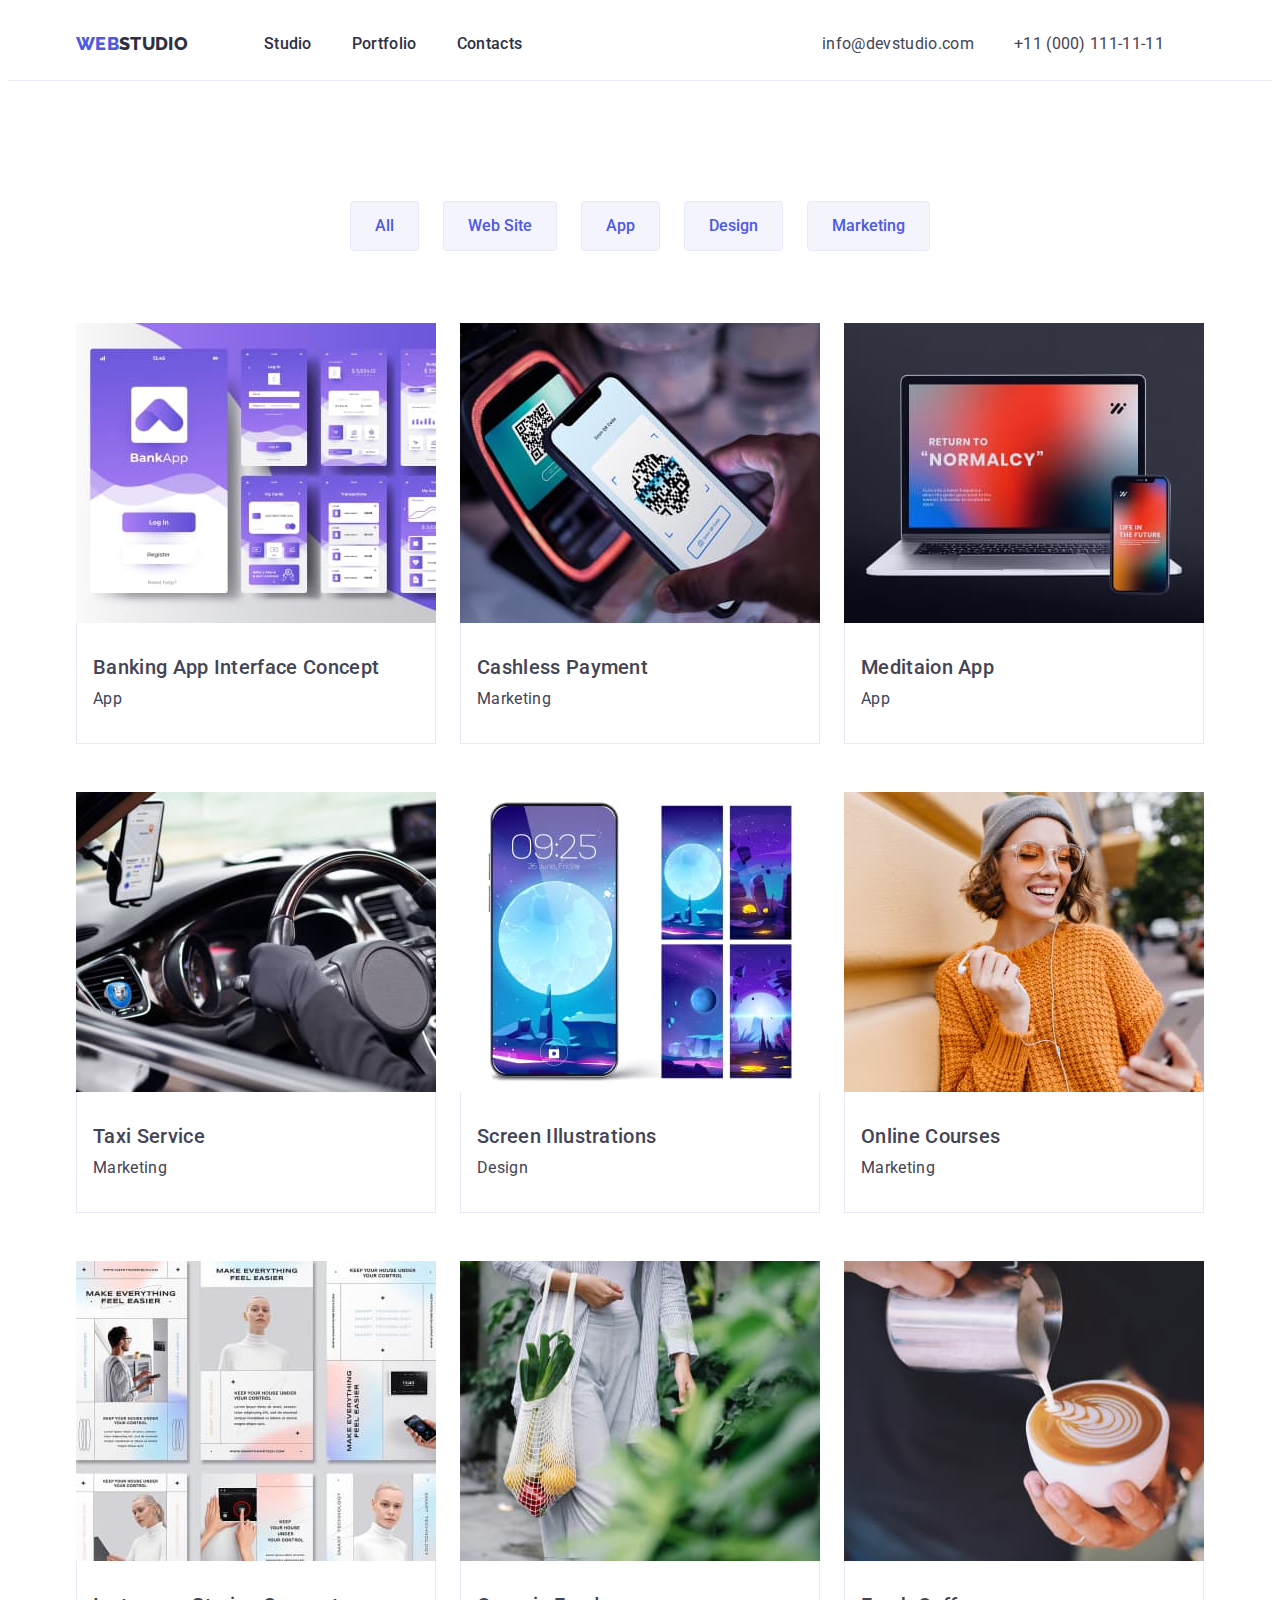
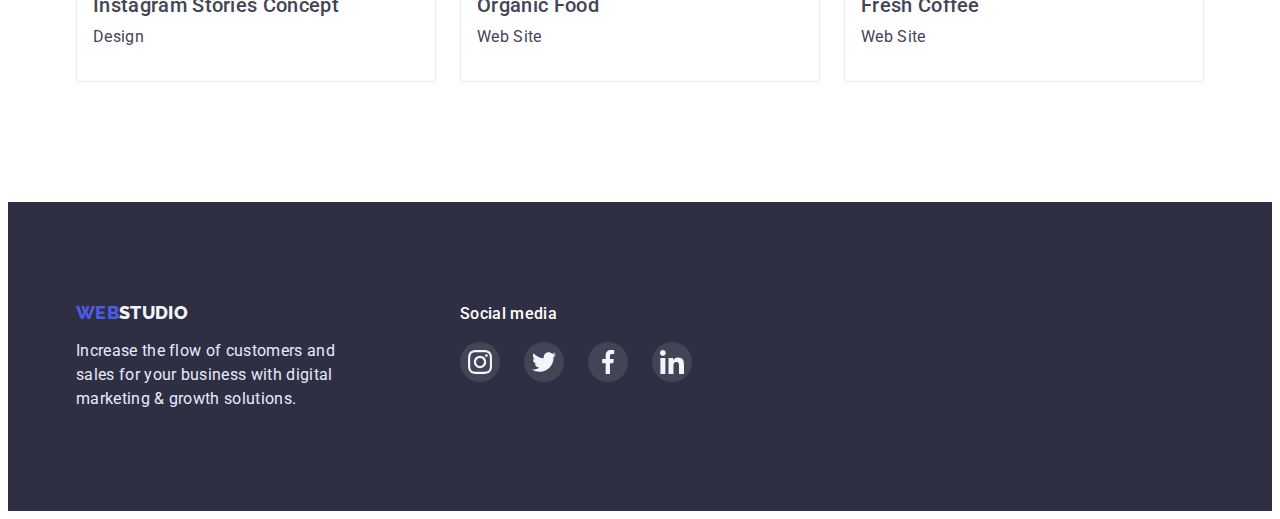
==== portfolio.html @ 1e68f391 "update html file" ====
<!DOCTYPE html>
<html lang="en">
  <head>
    <meta charset="UTF-8" />
    <meta http-equiv="X-UA-Compatible" content="IE=edge" />
    <meta name="viewport" content="width=device-width, initial-scale=1.0" />
    <title>Portfolio</title>
    <link rel="preconnect" href="https://fonts.googleapis.com" />
    <link rel="preconnect" href="https://fonts.gstatic.com" crossorigin />
    <link
      href="https://fonts.googleapis.com/css2?family=Raleway:wght@800&family=Roboto:wght@400;500;700&display=swap"
      rel="stylesheet"
    />
    <link
      rel="stylesheet"
      href="https://cdnjs.cloudflare.com/ajax/libs/modern-normalize/1.1.0/modern-normalize.min.css"
      integrity="sha512-wpPYUAdjBVSE4KJnH1VR1HeZfpl1ub8YT/NKx4PuQ5NmX2tKuGu6U/JRp5y+Y8XG2tV+wKQpNHVUX03MfMFn9Q=="
      crossorigin="anonymous"
      referrerpolicy="no-referrer"
    />
    <link rel="stylesheet" href="./css/styles.css" />
  </head>
  <body class="body">
    <!-- Header -->
    <header class="header-text">
      <div class="container page-header">
      <nav class="page-header">
        <a href="./index.html" class="onelogo-link"
          >Web<span class="twologo-link">Studio</span></a
        >
        <ul class="list-link page-header">
            <li class="menu-item"><a href="./index.html" class="site-link">Studio</a></li>
            <li class="menu-item"><a href="./portfolio.html" class="site-link">Portfolio</a></li>
            <li class="menu-item"><a href="" class="site-link">Contacts</a></li>
          </ul>
        </nav>
        </nav>
      </nav>
      <address>
        <ul class="list-link page-header">
            <li>
              <a href="mailto:info@devstudio.com" class="address-link"
                >info@devstudio.com</a
              >
            </li>
            <li>
              <a href="tel:+110001111111" class="address-link"
                >+11 (000) 111-11-11</a
              >
            </li>
          </ul>
      </address>
    </div=class>
    </header>
    <main>
      <section class="section">
        <!-- Our projects -->
        <div class="container">
        <h1 class="visually-hidden">Our projects</h1>
        <ul class="list-link btn-filters">
          <li>
            <button type="button" class="portfolio-button">All</button>
          </li>
          <li>
            <button type="button" class="portfolio-button">Web Site</button>
          </li>
          <li>
            <button type="button" class="portfolio-button">App</button>
          </li>
          <li>
            <button type="button" class="portfolio-button">Design</button>
          </li>
          <li>
            <button type="button" class="portfolio-button">Marketing</button>
          </li>
        </ul>
        <ul class="list-link projects-page">
          <li class="portfolio-card">
            <img
              src="./images/portfolio/banking.jpg"
              alt="App"
              width="360"
              height="300"
            />
            <div class="portfolio-wrapper">
            <h2 class="portfolio-title">Banking App Interface Concept</h2>
            <p class="portfolio-list">App</p>
          </div>
          </li>
          <li class="portfolio-card">
            <img
              src="./images/portfolio/qr-code.jpg"
              alt="qr"
              width="360"
              height="300"
            />
            <div class="portfolio-wrapper">
            <h2 class="portfolio-title">Cashless Payment</h2>
            <p class="portfolio-list">Marketing</p>
          </div>
          </li>
          <li class="portfolio-card">
            <img
              src="./images/portfolio/meditation.jpg"
              alt="meditation app"
              width="360"
              height="300"
            />
            <div class="portfolio-wrapper">
            <h2 class="portfolio-title">Meditaion App</h2>
            <p class="portfolio-list">App</p>
          </div>
          </li>
          <li class="portfolio-card">
            <img
              src="./images/portfolio/taxi.jpg"
              alt="car"
              width="360"
              height="300"
            />
            <div class="portfolio-wrapper">
            <h2 class="portfolio-title">Taxi Service</h2>
            <p class="portfolio-list">Marketing</p>
          </div>
          </li>
          <li class="portfolio-card">
            <img
              src="./images/portfolio/illustrations.jpg"
              alt="picture"
              width="360"
              height="300"
            />
            <div class="portfolio-wrapper">
            <h2 class="portfolio-title">Screen Illustrations</h2>
            <p class="portfolio-list">Design</p>
          </div>
          </li>
          <li class="portfolio-card">
            <img
              src="./images/portfolio/courses.jpg"
              alt="girl"
              width="360"
              height="300"
            />
            <div class="portfolio-wrapper">
            <h2 class="portfolio-title">Online Courses</h2>
            <p class="portfolio-list">Marketing</p>
          </div>
          </li>
          <li class="portfolio-card">
            <img
              src="./images/portfolio/stories.jpg"
              alt="smart-technology"
              width="360"
              height="300"
            />
            <div class="portfolio-wrapper">
            <h2 class="portfolio-title">Instagram Stories Concept</h2>
            <p class="portfolio-list">Design</p>
          </div>
          </li>
          <li class="portfolio-card">
            <img
              src="./images/portfolio/food.jpg"
              alt="fruit"
              width="360"
              height="300"
            />
            <div class="portfolio-wrapper">
            <h2 class="portfolio-title">Organic Food</h2>
            <p class="portfolio-list">Web Site</p>
          </div>
          </li>
          <li class="portfolio-card">
            <img
              src="./images/portfolio/coffee.jpg"
              alt="cup of coffee"
              width="360"
              height="300"
            />
            <div class="portfolio-wrapper">
            <h2 class="portfolio-title">Fresh Coffee</h2>
            <p class="portfolio-list">Web Site</p>
          </div>
          </li>
        </ul>
      </div>
      </section>
      <!-- /Our projects -->
    </main>
    <!-- Footer -->
    <footer class="footer">
      <div class="container-footer">
        <div class="logo-footer">
          <a href="./index.html" class="footerlogo-link"
            >Web<span class="footer-link">Studio</span></a
          >
          <p class="footer-text">
            Increase the flow of customers and sales for your business with
            digital marketing & growth solutions.
          </p>
        </div>      
        <div>
          <h3 class="footer-title">Social media</h3>
          <ul class="social-footer">
            <li class="footer-item">
              <a href="" class="footer-icon">
                <svg width="24" height="24">
                  <use href="./images/sprite.svg#instagram"></use>
                </svg>
              </a>
            </li>
            <li class="footer-item">
              <a href="" class="footer-icon">
                <svg width="24" height="24">
                  <use href="./images/sprite.svg#twitter"></use>
                </svg>
              </a>
            </li>
            <li class="footer-item">
              <a href="" class="footer-icon">
                <svg width="24" height="24">
                  <use href="./images/sprite.svg#facebook"></use>
                </svg>
              </a>
            </li>
            <li class="footer-item">
              <a href="" class="footer-icon">
                <svg width="24" height="24">
                  <use href="./images/sprite.svg#linkedin"></use>
                </svg>
              </a>
            </li>
          </ul>
        </div>
    </div>
    </footer>
  </body>
</html>
---- css/styles.css ----
:root {
  --primary-text-color: #434455;
  --title-text-color: #2e2f42;
  --button-text-color: #4d5ae5;
}

h1,
h2,
h3,
h4,
p {
  margin: 0 auto;
}

ul {
  margin: 0;
  padding: 0;
}

img {
  display: block;
  max-width: 100%;
  height: auto;
}

button {
  cursor: pointer;
}

body {
  font-family: "Roboto", sans-serif;
  color: var(--primary-text-color);
  background-color: #ffffff;
  font-style: normal;
  letter-spacing: 0.02em;
}

/* Header */

.container {
  width: 1128px;
  margin: 0 auto;
  padding-left: 15px;
  padding-right: 15px;
}
.page-header {
  display: flex;
  align-items: center;
  justify-content: space-between;
}
.header-text {
  background-color: #ffffff;
  border-bottom: 1px solid #e7e9fc;
}
.onelogo-link {
  font-family: "Raleway";
  color: var(--button-text-color);
  font-weight: 800;
  font-size: 18px;
  line-height: 1.34;
  text-decoration: none;
  text-transform: uppercase;
  margin-right: 76px;
  padding: 24px 0;
}
.twologo-link {
  font-family: "Raleway";
  color: var(--title-text-color);
  font-weight: 800;
  font-size: 18px;
  line-height: 1.34;
}
/* Without points */
.list-link {
  list-style: none;
}
.list-link .site-link {
  font-family: "Roboto", sans-serif;
  color: var(--title-text-color);
  font-weight: 500;
  font-size: 16px;
  line-height: 1.5;
  text-decoration: none;
  padding: 24px 0;
}
.list-link .site-link:hover,
.list-link .site-link:focus {
  color: var(--button-text-color);
}
.menu-item:not(:last-child) {
  margin-right: 40px;
}
.address-link {
  font-family: "Roboto", sans-serif;
  color: var(--primary-text-color);
  font-style: normal;
  font-weight: 400;
  font-size: 16px;
  line-height: 1.5;
  text-decoration: none;
  margin-left: auto;
  margin-right: 40px;
  padding: 24px 0;
}
.list-link .address-link :hover,
.list-link .address-link:focus {
  color: #404bbf;
}

/* Hero */
.hero {
  text-align: center;
  padding: 188px 0;
  background-image: linear-gradient(
      rgba(46, 47, 66, 0.7),
      rgba(46, 47, 66, 0.7)
    ),
    url("../images/hero/bg.jpg");
  background-size: cover;
  background-color: rgba(46, 47, 66, 0.7);
}

.hero-title {
  color: #ffffff;
  font-weight: 700;
  font-size: 56px;
  line-height: 1.07;
  margin-bottom: 48px;
  max-width: 494px;
}
.hero-button {
  color: #ffffff;
  font-family: "Roboto", sans-serif;
  font-weight: 500;
  font-size: 16px;
  line-height: 1.5;
  background-color: var(--button-text-color);
  border: transparent;
  border-radius: 4px;
  padding: 16px 32px;
  max-width: 169px;
}
.hero-button:hover,
.hero-button:focus {
  color: #ffffff;
  background: #404bbf;
  box-shadow: 0px 4px 4px rgba(0, 0, 0, 0.15);
  border-radius: 4px;
}

.section {
  padding-top: 120px;
  padding-bottom: 120px;
}
/* Competencies */

.visually-hidden {
  position: absolute;
  width: 1px;
  height: 1px;
  margin: -1px;
  border: 0;
  padding: 0;
  white-space: nowrap;
  clip-path: inset(100%);
  clip: rect(0 0 0 0);
  overflow: hidden;
}
.page-competencies {
  display: flex;
  align-items: center;
  gap: 24px;
}
.menu {
  flex-basis: calc((100%-72px) / 4);
}
.item-competencies {
  display: flex;
  justify-content: center;
  align-items: center;
  width: 264px;
  height: 112px;
  background-color: #f4f4fd;
  border-radius: 4px;
  margin-bottom: 8px;
}
.competencies-title {
  color: var(--title-text-color);
  font-weight: 500;
  font-size: 20px;
  line-height: 1.2;
}
.competencies-list {
  font-weight: 400;
  font-size: 16px;
  line-height: 1.5;
}

/* Doing */

.doing {
  padding-top: 0;
}
.do-title {
  color: var(--title-text-color);
  font-weight: 700;
  font-size: 36px;
  line-height: 1.11;
  margin-bottom: 72px;
  text-align: center;
}
.page-doing {
  display: flex;
  gap: 24px;
}
.doing-card {
  flex-basis: calc((100% - 48px) / 3);
}

/* Our team */

.team-section {
  background: #f4f4fd;
  padding-top: 120px;
}
.team-title {
  color: var(--title-text-color);
  font-weight: 700;
  font-size: 36px;
  line-height: 1.11;
  margin-bottom: 72px;
  text-align: center;
}
.page-team {
  display: flex;
  align-items: center;
  gap: 24px;
}
.team-card {
  flex-basis: calc((100% - 72px) / 4);
  box-shadow: 0px 1px 6px rgba(46, 47, 66, 0.08),
    0px 1px 1px rgba(46, 47, 66, 0.16), 0px 2px 1px rgba(46, 47, 66, 0.08);
  border-radius: 0px 0px 4px 4px;
}
.team-wrapper {
  background-color: #ffffff;
  padding: 16px 32px 16px 32px;
  text-align: center;
}
.name-title {
  font-weight: 500;
  font-size: 20px;
  line-height: 1.2;
  margin-bottom: 8px;
}
.team-page {
  font-weight: 400;
  font-size: 16px;
  line-height: 1.5;
  margin-bottom: 8px;
}
.social-list {
  display: flex;
  justify-content: center;
  gap: 12px;
}
.social-page {
  display: flex;
  justify-content: center;
  align-items: center;
}
.social-link {
  display: flex;
  justify-content: center;
  align-items: center;
  width: 40px;
  height: 40px;
  border-radius: 50%;
  color: #f4f4fd;
  background-color: var(--button-text-color);
  fill: currentColor;
}
.social-link:hover,
.social-link:focus {
  color: #ffffff;
  background: #404bbf;
  border: 1px solid #404bbf;
}

/* Customers */
.customers {
  padding-top: 130px;
}
.customers-title {
  color: var(--title-text-color);
  font-weight: 700;
  font-size: 36px;
  line-height: 1.11;
  margin-bottom: 72px;
  text-align: center;
}
.customers-link {
  display: flex;
  justify-content: center;
  gap: 24px;
}
.customers-item {
  display: flex;
  justify-content: center;
  align-items: center;
  width: 168px;
  height: 88px;
  border: 1px solid #8e8f99;
  border-radius: 4px;
}
.customers-icon {
  display: flex;
  justify-content: center;
  align-items: center;
  color: #8e8f99;

  fill: currentColor;
}
.customers-icon:hover,
.customers-icon:focus {
  color: #404bbf;
}
.customers-item:hover,
.customers-item:focus {
  border: 1px solid #404bbf;
}

/* Footer */

.footer {
  background-color: var(--title-text-color);
  text-decoration: none;
  padding-top: 100px;
  padding-bottom: 100px;
}
.container-footer {
  width: 1128px;
  margin: 0 auto;
  padding-left: 15px;
  padding-right: 15px;
  display: flex;
}
.logo-footer {
  padding-right: 120px;
}
.footerlogo-link {
  font-family: "Raleway";
  color: var(--button-text-color);
  font-style: normal;
  font-weight: 800;
  font-size: 18px;
  line-height: 1.17;
  text-decoration: none;
  text-transform: uppercase;
}
.footer-link {
  color: #f4f4fd;
  font-weight: 800;
  font-size: 18px;
  line-height: 1.17;
}
.footer-text {
  font-family: "Roboto", sans-serif;
  color: #e7e9fc;
  font-style: normal;
  font-weight: 400;
  font-size: 16px;
  line-height: 1.5;
  letter-spacing: 0.02em;
  max-width: 264px;
  margin: 0;
  margin-top: 16px;
}
.footer-title {
  font-weight: 500;
  font-size: 16px;
  line-height: 1.5;
  color: #ffffff;
  margin-bottom: 16px;
}
.social-footer {
  display: flex;
  justify-content: center;
  gap: 24px;
}
.footer-item {
  display: flex;
  justify-content: center;
  align-items: center;
}
.footer-icon {
  display: flex;
  justify-content: center;
  align-items: center;
  width: 40px;
  height: 40px;
  border-radius: 50%;
  color: #f4f4fd;
  background-color: rgba(255, 255, 255, 0.1);
  fill: currentColor;
}
.footer-icon:hover,
.footer-icon:focus {
  color: #f4f4fd;
  background-color: #31d0aa;
}

/* Portfolio */

.btn-filters {
  display: flex;
  justify-content: center;
  gap: 24px;
  margin-bottom: 72px;
}
.portfolio-button {
  color: var(--button-text-color);
  font-family: "Roboto", sans-serif;
  font-weight: 500;
  font-size: 16px;
  line-height: 1.5;
  background-color: #f4f4fd;
  border: 1px solid #e7e9fc;
  border-radius: 4px;
  cursor: pointer;
  padding: 12px 24px 12px 24px;
}
.portfolio-button:hover,
.portfolio-button:focus {
  color: #ffffff;
  background: #404bbf;
  box-shadow: 0px 3px 1px rgba(0, 0, 0, 0.1), 0px 2px 1px rgba(0, 0, 0, 0.08),
    0px 2px 2px rgba(0, 0, 0, 0.12);
  border-radius: 4px;
  border-color: #404bbf;
}
.projects-page {
  display: flex;
  flex-wrap: wrap;
  gap: 48px 24px;
}
.portfolio-card {
  flex-basis: calc((100% - 48px) / 3);
}
.portfolio-card:hover,
.portfolio-card:focus {
  border: 1px solid #f4f4fd;
  box-shadow: 0px 1px 6px rgba(46, 47, 66, 0.08),
    0px 1px 1px rgba(46, 47, 66, 0.16), 0px 2px 1px rgba(46, 47, 66, 0.08);
}
.portfolio-wrapper {
  padding: 32px 16px 32px;
  border-left: 1px solid #e7e9fc;
  border-right: 1px solid #e7e9fc;
  border-bottom: 1px solid #e7e9fc;
}
.portfolio-title {
  font-weight: 500;
  font-size: 20px;
  line-height: 1.2;
  margin-bottom: 8px;
}

.portfolio-list {
  font-weight: 400;
  font-size: 16px;
  line-height: 1.5;
}
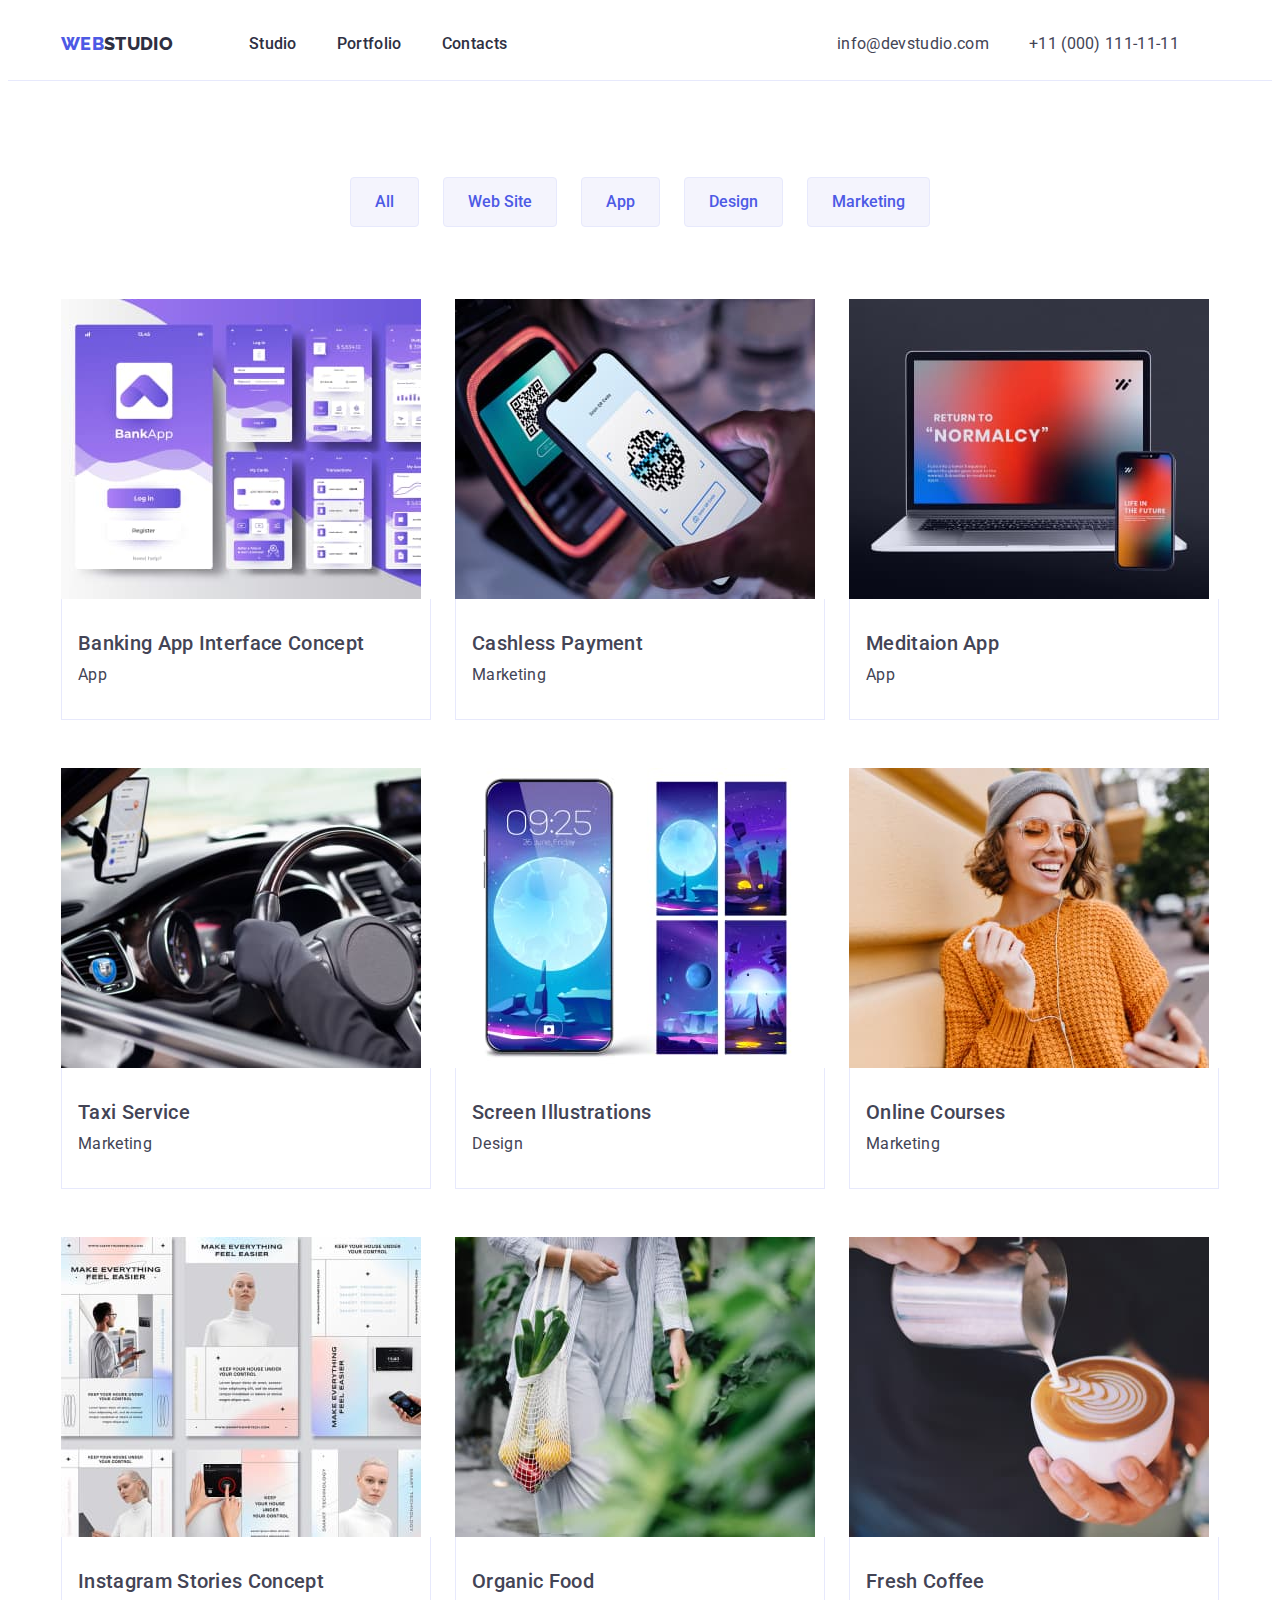
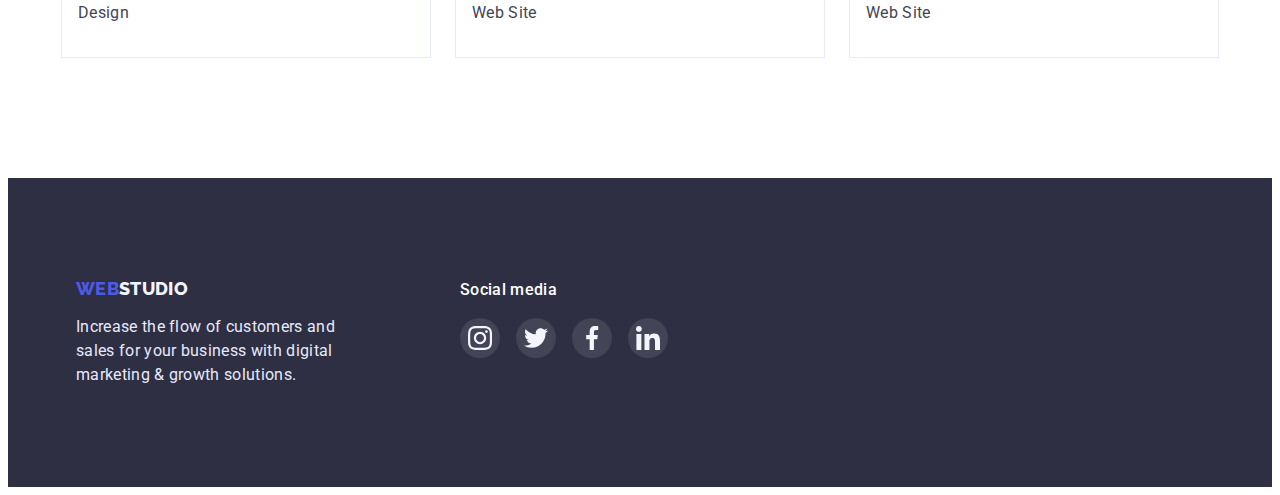
==== commit f589afa4: "update html file" ====
--- a/portfolio.html
+++ b/portfolio.html
@@ -53,7 +53,7 @@
     </div=class>
     </header>
     <main>
-      <section class="section">
+      <section class="section portfolio">
         <!-- Our projects -->
         <div class="container">
         <h1 class="visually-hidden">Our projects</h1>
--- a/css/styles.css
+++ b/css/styles.css
@@ -38,7 +38,7 @@
 /* Header */
 
 .container {
-  width: 1128px;
+  width: 1158px;
   margin: 0 auto;
   padding-left: 15px;
   padding-right: 15px;
@@ -116,8 +116,11 @@
       rgba(46, 47, 66, 0.7)
     ),
     url("../images/hero/bg.jpg");
+  background-color: rgba(46, 47, 66, 0.7);
   background-size: cover;
-  background-color: rgba(46, 47, 66, 0.7);
+  background-position: center;
+  max-width: 1440px;
+  margin: 0 auto;
 }
 
 .hero-title {
@@ -242,9 +245,10 @@
     0px 1px 1px rgba(46, 47, 66, 0.16), 0px 2px 1px rgba(46, 47, 66, 0.08);
   border-radius: 0px 0px 4px 4px;
 }
+
 .team-wrapper {
   background-color: #ffffff;
-  padding: 16px 32px 16px 32px;
+  padding: 32px 16px;
   text-align: center;
 }
 .name-title {
@@ -262,7 +266,7 @@
 .social-list {
   display: flex;
   justify-content: center;
-  gap: 12px;
+  gap: 24px;
 }
 .social-page {
   display: flex;
@@ -288,6 +292,7 @@
 }
 
 /* Customers */
+
 .customers {
   padding-top: 130px;
 }
@@ -308,25 +313,21 @@
   display: flex;
   justify-content: center;
   align-items: center;
+}
+.customers-icon {
+  display: flex;
+  justify-content: center;
+  align-items: center;
+  color: #8e8f99;
+  fill: currentColor;
   width: 168px;
   height: 88px;
   border: 1px solid #8e8f99;
   border-radius: 4px;
 }
-.customers-icon {
-  display: flex;
-  justify-content: center;
-  align-items: center;
-  color: #8e8f99;
-
-  fill: currentColor;
-}
 .customers-icon:hover,
 .customers-icon:focus {
   color: #404bbf;
-}
-.customers-item:hover,
-.customers-item:focus {
   border: 1px solid #404bbf;
 }
 
@@ -386,7 +387,7 @@
 .social-footer {
   display: flex;
   justify-content: center;
-  gap: 24px;
+  gap: 16px;
 }
 .footer-item {
   display: flex;
@@ -412,6 +413,9 @@
 
 /* Portfolio */
 
+.portfolio {
+  padding-top: 96px;
+}
 .btn-filters {
   display: flex;
   justify-content: center;
@@ -449,7 +453,6 @@
 }
 .portfolio-card:hover,
 .portfolio-card:focus {
-  border: 1px solid #f4f4fd;
   box-shadow: 0px 1px 6px rgba(46, 47, 66, 0.08),
     0px 1px 1px rgba(46, 47, 66, 0.16), 0px 2px 1px rgba(46, 47, 66, 0.08);
 }
